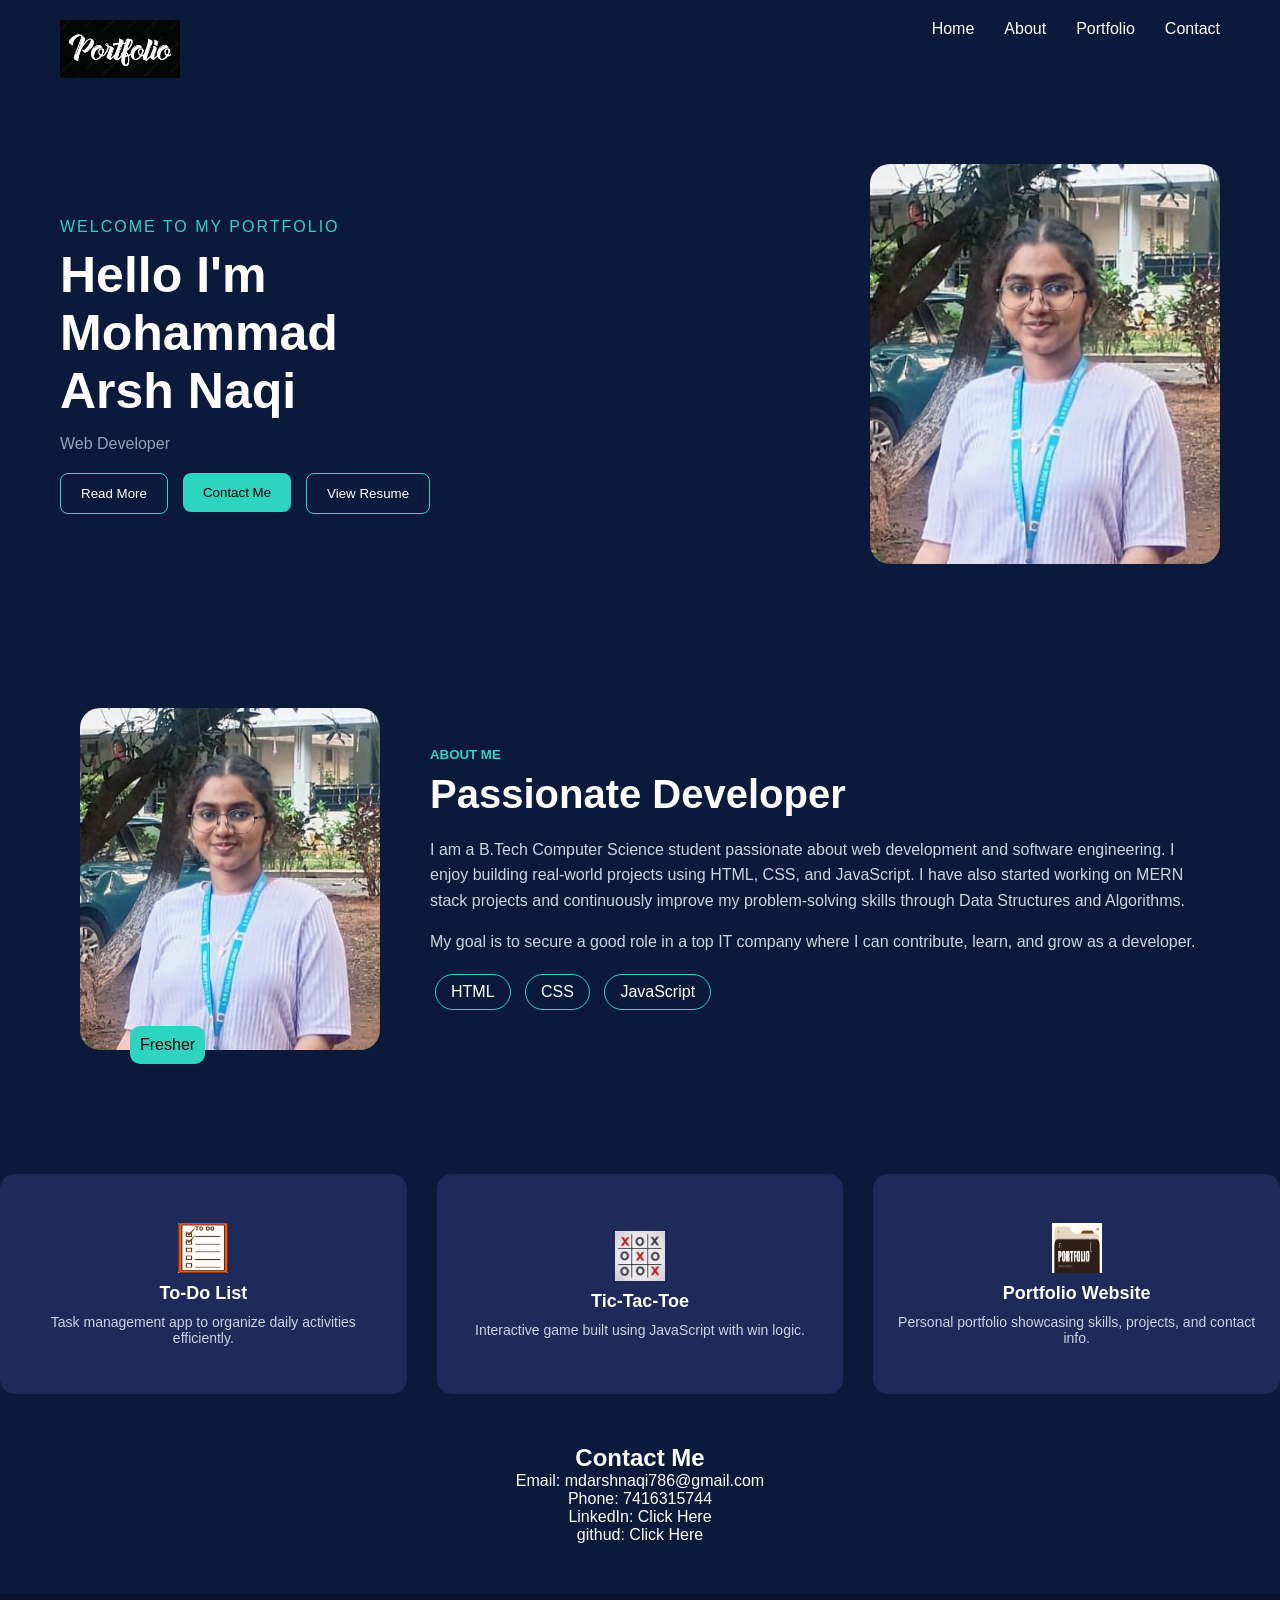
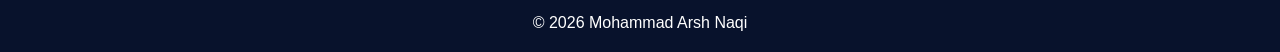
==== Portfolio/index.html @ 2fffd5e8 "Organized portfolio into folder" ====
<!DOCTYPE html>
<html lang="en">
<head>
    <meta charset="UTF-8">
    <meta name="viewport" content="width=device-width, initial-scale=1.0">
    <title>Portfolio</title>
    <link rel="stylesheet" href="style.css">
</head>

<body>

<!-- NAVBAR -->
<nav class="navbar">
    <h2 class="logo"><img src="images/logo.png" alt="logo"></h2>
    <ul>
        <li><a href="#">Home</a></li>
        <li><a href="#about">About</a></li>
        <li><a href="#projects">Portfolio</a></li>
        <li><a href="#contact">Contact</a></li>
    </ul>
</nav>

<!-- HERO -->
<section class="hero">

    <div class="hero-content">

        <div class="left">
            <p class="intro">WELCOME TO MY PORTFOLIO</p>
            <h1>Hello I'm <br>Mohammad <br>Arsh Naqi</h1>
            <p class="role">Web Developer</p>

            <div class="buttons">
                <!-- ✅ Scroll to About -->
                <a href="#about">
                    <button class="btn-outline">Read More</button>
                </a>
                <a href="#contact">
                    <button class="btn-primary">Contact Me</button>
                </a>
		<a href="Arsh_naqi_resume (1).pdf" target="_blank">
        		<button class="btn-outline">View Resume</button>
    		</a>
            </div>
        </div>

        <div class="right">
            <img src="images/profile_pic.jpeg" alt="profile">
        </div>

    </div>

</section>

<!-- ABOUT -->
<section id="about">

    <div class="about-image">
        <img src="images/profile_pic.jpeg">
        <div class="experience">Fresher</div>
    </div>

    <div class="about-text">
        <h5>ABOUT ME</h5>
        <h1>Passionate Developer</h1>
        <p>
            I am a B.Tech Computer Science student passionate about web development and software engineering.
            I enjoy building real-world projects using HTML, CSS, and JavaScript. I have also started working on MERN stack projects
            and continuously improve my problem-solving skills through Data Structures and Algorithms.
        </p>

        <p>
            My goal is to secure a good role in a top IT company where I can contribute, learn, and grow as a developer.
        </p>

        <div class="skills">
            <span>HTML</span>
            <span>CSS</span>
            <span>JavaScript</span>
        </div>
    </div>

</section>

<!-- PROJECTS -->
<div class="project-grid">

    <!-- Project 1 -->
    <div class="card">
        <img src="images/to-do-list.png" class="project-logo">
        <h3>To-Do List</h3>
        <p>Task management app to organize daily activities efficiently.</p>
    </div>

    <!-- Project 2 -->
    <div class="card">
        <img src="images/tic-tac-toe.png" class="project-logo">
        <h3>Tic-Tac-Toe</h3>
        <p>Interactive game built using JavaScript with win logic.</p>
    </div>

    <!-- Project 3 -->
    <div class="card highlight">
        <img src="images/portfolio.jpg" class="project-logo">
        <h3>Portfolio Website</h3>
        <p>Personal portfolio showcasing skills, projects, and contact info.</p>
    </div>

</div>
<!-- CONTACT -->
<section id="contact">
    <h1>Contact Me</h1>

    <p>Email: mdarshnaqi786@gmail.com</p>
    <p>Phone: 7416315744</p>

    <!-- Replace with your real LinkedIn -->
    <p>
        LinkedIn:
        <a href="https://www.linkedin.com/in/mohammad-arsh-naqi-1577243a5/" target="_blank">
            Click Here
        </a> <br>
	githud:
        <a href="https://github.com/mdarshnaqi786-code" target="_blank">
            Click Here
        </a>

    </p>
</section>

<!-- FOOTER -->
<footer>
    <p>© 2026 Mohammad Arsh Naqi</p>
</footer>

</body>
</html>
---- Portfolio/style.css ----
/* RESET */
* {
    margin: 0;
    padding: 0;
    box-sizing: border-box;
}

a {
    text-decoration: none;
    color: white;
}

a:visited {
    color: white;
}

a:hover {
    color: #2dd4bf;
}

/* SMOOTH SCROLL */
html {
    scroll-behavior: smooth;
}

/* BODY */
body {
    font-family: 'Segoe UI', sans-serif;
    background: #0b1a3a;
    color: white;
}
/* LOGO */
.logo img {
    width: 120px;  
    height: auto;
}

/* NAVBAR */
.navbar {
    display: flex;
    justify-content: space-between;
    padding: 20px 60px;
}

.navbar ul {
    display: flex;
    list-style: none;
    gap: 30px;
}

.navbar a {
    text-decoration: none;
    color: white;
}
.navbar ul li a {
    position: relative;
    text-decoration: none;
    color: white;
    font-size: 16px;
    transition: 0.3s;
}

/* Hover color */
.navbar ul li a:hover {
    color: #2dd4bf;
}

.navbar ul li a:hover::after {
    width: 100%;
}

/* HERO */
.hero {
    padding: 60px;
}

.hero-content {
    display: flex;
    align-items: center;
    justify-content: space-between;
}

.left {
    max-width: 500px;
}

.intro {
    color: #2dd4bf;
    letter-spacing: 2px;
    margin-bottom: 10px;
}

.left h1 {
    font-size: 50px;
    margin-bottom: 15px;
}

.role {
    margin-bottom: 20px;
    color: #94a3b8;
}

.buttons {
    display: flex;
    gap: 15px;
}

.btn-primary {
    background: #2dd4bf;
    border: none;
    padding: 12px 20px;
    border-radius: 8px;
    cursor: pointer;
}

.btn-outline {
    background: transparent;
    border: 1px solid #2dd4bf;
    padding: 12px 20px;
    border-radius: 8px;
    color: white;
}

/* HOVER EFFECT */
button:hover {
    transform: translateY(-3px);
    transition: 0.3s;
}

/* HERO IMAGE */
.right img {
    width: 350px;
    border-radius: 20px;
}

/* ABOUT */
#about {
    display: flex;
    padding: 80px;
    gap: 50px;
    align-items: center;
}

.about-image {
    position: relative;
}

.about-image img {
    width: 300px;
    border-radius: 20px;
}



.experience {
    position: absolute;
    bottom: -10px;
    left: 50px;
    background: #2dd4bf;
    color: black;
    padding: 10px;
    border-radius: 10px;
}

.about-text h5 {
    color: #2dd4bf;
    margin-bottom: 10px;
}

.about-text h1 {
    font-size: 40px;
    margin-bottom: 20px;
}

.about-text p {
    color: #cbd5e1;
    margin-bottom: 15px;
    line-height: 1.6;
}

.skills span {
    border: 1px solid #2dd4bf;
    padding: 8px 15px;
    border-radius: 20px;
    margin: 5px;
    display: inline-block;
}

/* PROJECTS */
#projects {
    padding: 80px;
    text-align: center;
}

.project-grid {
    display: grid;
    grid-template-columns: repeat(3, 1fr);
    gap: 30px;
    margin-top: 40px;
}

.card {
    height: 220px;
    background: #1e2a5a;
    border-radius: 15px;
    padding: 20px;
    text-align: center;

    display: flex;
    flex-direction: column;
    justify-content: center;
    align-items: center;

    gap: 10px;
}
/* HOVER */
.card:hover {
    transform: scale(1.05);
    transition: 0.3s;
    opacity: 1;
}

.highlight {
    background: #1e2a5a;
}

/* CONTACT */
#contact {
    text-align: center;
    padding: 50px;
}

#contact a {
    color:  white;
    text-decoration: none;
}

/* FOOTER */
footer {
    text-align: center;
    padding: 20px;
    background: #08122c;
}

/* Project Logo */
.project-logo {
    width: 50px;
    height: 50px;
}

/* Title */
.card h3 {
    font-size: 18px;
}

/* Description */
.card p {
    font-size: 14px;
    color: #cbd5e1;
}

/* RESPONSIVE */
@media (max-width: 768px) {

    .hero-content {
        flex-direction: column;
        text-align: center;
    }

    #about {
        flex-direction: column;
    }

    .project-grid {
        grid-template-columns: 1fr;
    }
}
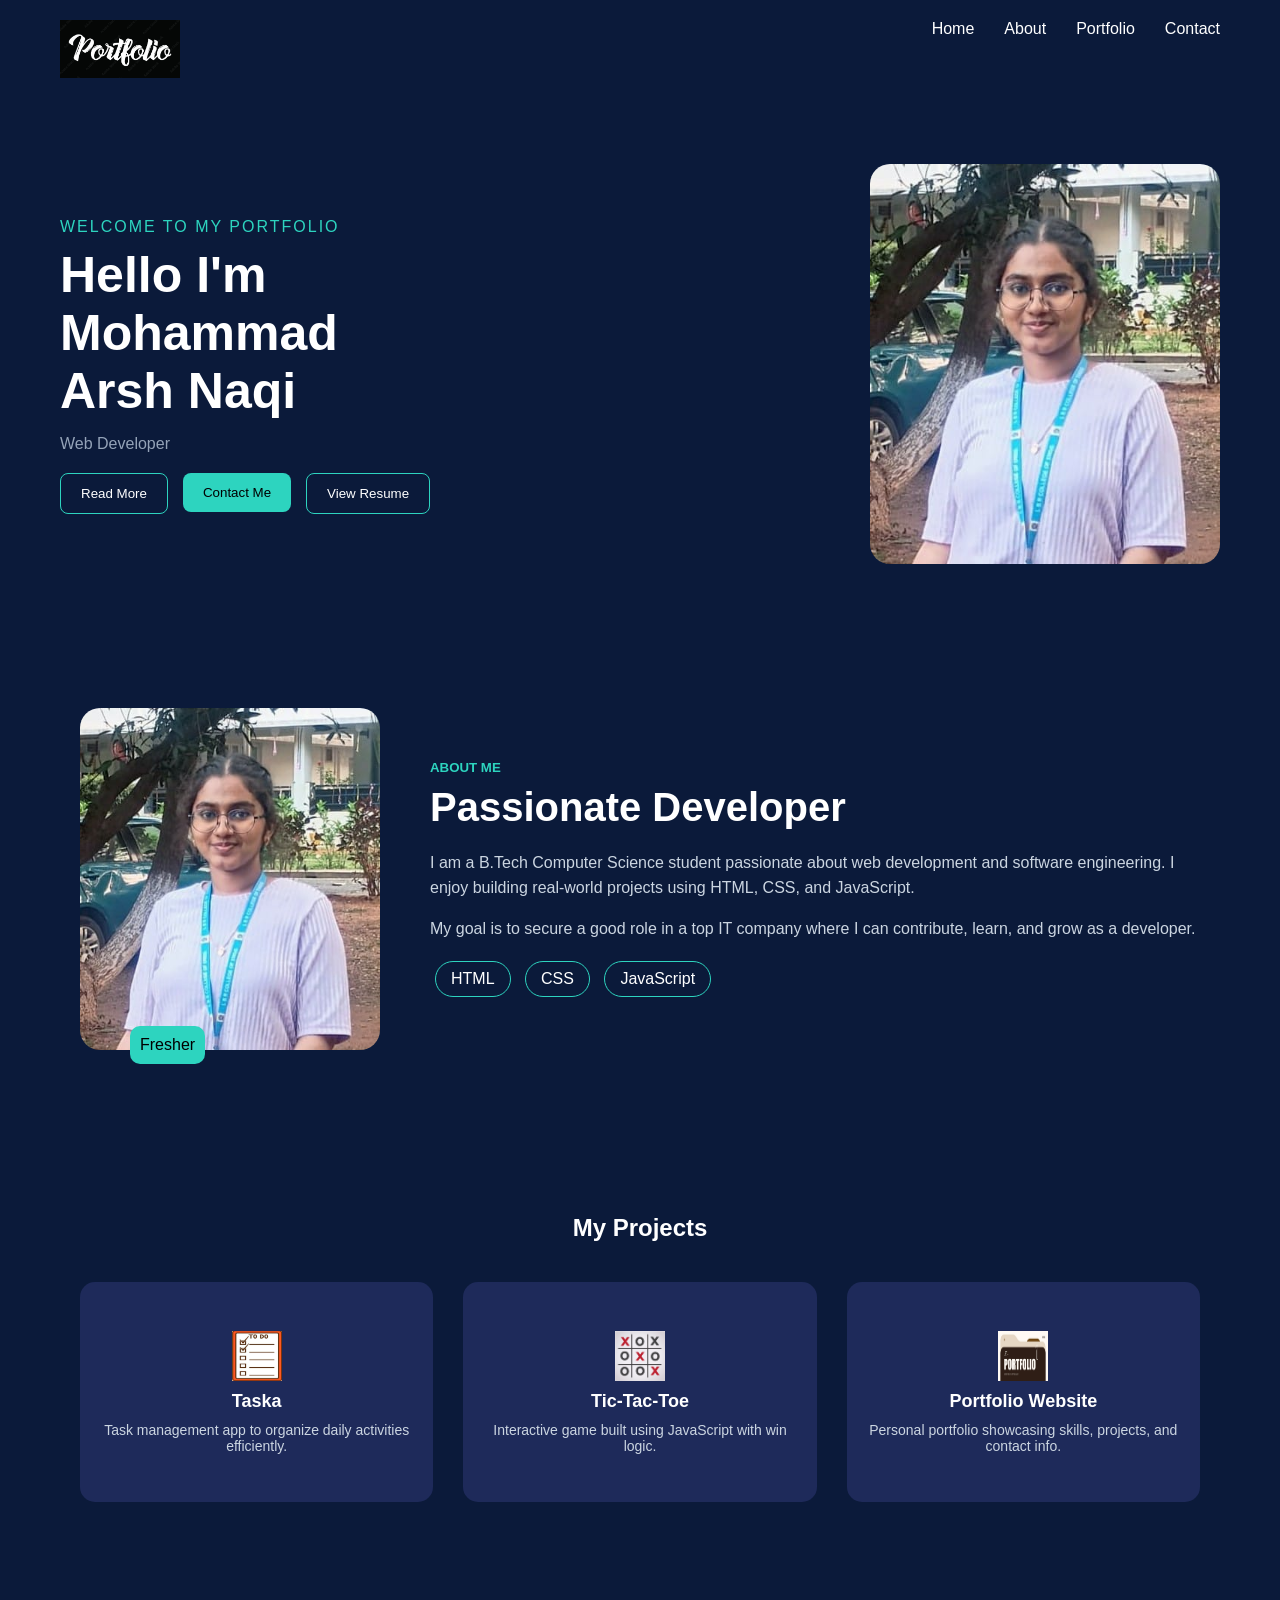
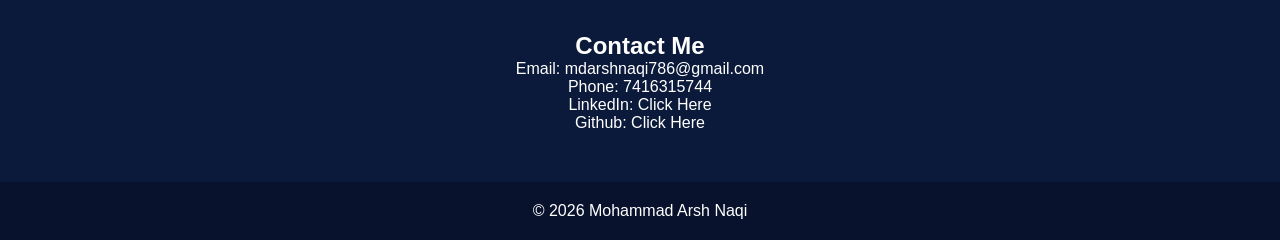
==== commit f3a6417c: "Updated Taska live link" ====
--- a/Portfolio/index.html
+++ b/Portfolio/index.html
@@ -22,41 +22,31 @@
 
 <!-- HERO -->
 <section class="hero">
-
     <div class="hero-content">
-
         <div class="left">
             <p class="intro">WELCOME TO MY PORTFOLIO</p>
             <h1>Hello I'm <br>Mohammad <br>Arsh Naqi</h1>
             <p class="role">Web Developer</p>
 
             <div class="buttons">
-                <!-- ✅ Scroll to About -->
-                <a href="#about">
-                    <button class="btn-outline">Read More</button>
+                <a href="#about"><button class="btn-outline">Read More</button></a>
+                <a href="#contact"><button class="btn-primary">Contact Me</button></a>
+                <a href="Arsh_naqi_resume (1).pdf" target="_blank">
+                    <button class="btn-outline">View Resume</button>
                 </a>
-                <a href="#contact">
-                    <button class="btn-primary">Contact Me</button>
-                </a>
-		<a href="Arsh_naqi_resume (1).pdf" target="_blank">
-        		<button class="btn-outline">View Resume</button>
-    		</a>
             </div>
         </div>
 
         <div class="right">
             <img src="images/profile_pic.jpeg" alt="profile">
         </div>
-
     </div>
-
 </section>
 
 <!-- ABOUT -->
 <section id="about">
-
     <div class="about-image">
-        <img src="images/profile_pic.jpeg">
+        <img src="images/profile_pic.jpeg" alt="">
         <div class="experience">Fresher</div>
     </div>
 
@@ -65,8 +55,7 @@
         <h1>Passionate Developer</h1>
         <p>
             I am a B.Tech Computer Science student passionate about web development and software engineering.
-            I enjoy building real-world projects using HTML, CSS, and JavaScript. I have also started working on MERN stack projects
-            and continuously improve my problem-solving skills through Data Structures and Algorithms.
+            I enjoy building real-world projects using HTML, CSS, and JavaScript.
         </p>
 
         <p>
@@ -79,52 +68,53 @@
             <span>JavaScript</span>
         </div>
     </div>
-
 </section>
 
 <!-- PROJECTS -->
-<div class="project-grid">
+<section id="projects">
+    <h1>My Projects</h1>
 
-    <!-- Project 1 -->
+    <div class="project-grid">
+
+       <a href="https://mdarshnaqi786-code.github.io/Taska/" target="_blank" class="project-link">
     <div class="card">
         <img src="images/to-do-list.png" class="project-logo">
-        <h3>To-Do List</h3>
+        <h3>Taska</h3>
         <p>Task management app to organize daily activities efficiently.</p>
     </div>
+</a>
 
-    <!-- Project 2 -->
-    <div class="card">
-        <img src="images/tic-tac-toe.png" class="project-logo">
-        <h3>Tic-Tac-Toe</h3>
-        <p>Interactive game built using JavaScript with win logic.</p>
+        <a href="https://your-project-link.com" target="_blank" class="project-link">
+            <div class="card">
+                <img src="images/tic-tac-toe.png" class="project-logo">
+                <h3>Tic-Tac-Toe</h3>
+                <p>Interactive game built using JavaScript with win logic.</p>
+            </div>
+        </a>
+
+        <a href="https://your-project-link.com" target="_blank" class="project-link">
+            <div class="card highlight">
+                <img src="images/portfolio.jpg" class="project-logo">
+                <h3>Portfolio Website</h3>
+                <p>Personal portfolio showcasing skills, projects, and contact info.</p>
+            </div>
+        </a>
+
     </div>
+</section>
 
-    <!-- Project 3 -->
-    <div class="card highlight">
-        <img src="images/portfolio.jpg" class="project-logo">
-        <h3>Portfolio Website</h3>
-        <p>Personal portfolio showcasing skills, projects, and contact info.</p>
-    </div>
-
-</div>
 <!-- CONTACT -->
 <section id="contact">
     <h1>Contact Me</h1>
-
     <p>Email: mdarshnaqi786@gmail.com</p>
     <p>Phone: 7416315744</p>
 
-    <!-- Replace with your real LinkedIn -->
     <p>
         LinkedIn:
-        <a href="https://www.linkedin.com/in/mohammad-arsh-naqi-1577243a5/" target="_blank">
-            Click Here
-        </a> <br>
-	githud:
-        <a href="https://github.com/mdarshnaqi786-code" target="_blank">
-            Click Here
-        </a>
-
+        <a href="https://www.linkedin.com/in/mohammad-arsh-naqi-1577243a5/" target="_blank">Click Here</a>
+        <br>
+        Github:
+        <a href="https://github.com/mdarshnaqi786-code" target="_blank">Click Here</a>
     </p>
 </section>
 
